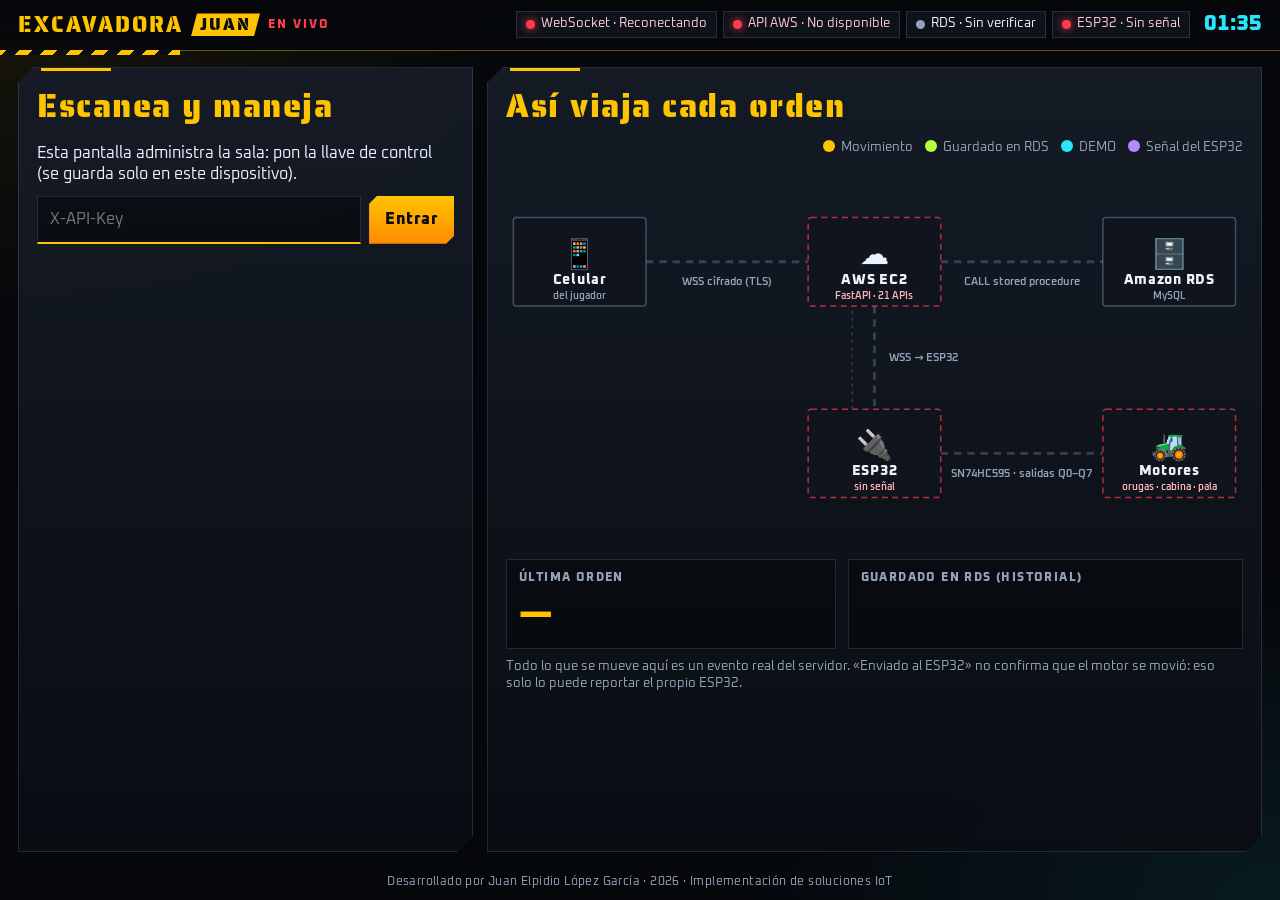
==== expo.html @ ad3788e4 "Pantalla de la expo (sala con QR + diagrama en vivo) y Administracion en Ajustes - expo.html: sala d" ====
<!doctype html>
<html lang="es-MX">
<head>
<meta charset="utf-8">
<meta name="viewport" content="width=device-width, initial-scale=1, viewport-fit=cover">
<title>Excavadora de Juan · Pantalla de la expo</title>
<meta name="description" content="Pantalla para proyectar: sala de turnos con QR y cómo viaja cada orden de la excavadora IoT por AWS y RDS, en vivo.">
<meta name="theme-color" content="#05070b">
<meta name="color-scheme" content="dark">
<meta name="robots" content="noindex">
<link rel="icon" type="image/svg+xml" href="favicon.svg">
<link rel="icon" type="image/png" sizes="32x32" href="favicon-32.png">
<link rel="apple-touch-icon" href="icono-192.png">
<link rel="preconnect" href="https://fonts.googleapis.com">
<link rel="preconnect" href="https://fonts.gstatic.com" crossorigin>
<link rel="stylesheet" href="https://fonts.googleapis.com/css2?family=Oxanium:wght@400;600;700;800&family=Saira+Stencil+One&display=swap">
<link rel="stylesheet" href="css/expo.css">
</head>
<body>
<header class="ex-cab">
  <div class="ex-marca">EXCAVADORA <span>JUAN</span> <small>EN VIVO</small></div>
  <ul class="ex-leds" aria-label="Estado de las conexiones">
    <li id="exWs" data-n="espera"><i></i><span>WebSocket · Conectando</span></li>
    <li id="exApi" data-n="espera"><i></i><span>API AWS · Comprobando</span></li>
    <li id="exRds" data-n="espera"><i></i><span>RDS · Sin verificar</span></li>
    <li id="exEsp" data-n="mal"><i></i><span>ESP32 · Sin señal</span></li>
  </ul>
  <time class="ex-reloj" id="exReloj">--:--</time>
</header>

<main class="ex-main">
  <!-- =================== IZQUIERDA: sala de turnos =================== -->
  <section class="ex-panel ex-sala" aria-labelledby="exSalaTit">
    <h1 id="exSalaTit" class="ex-tit">Escanea y maneja</h1>

    <div id="exSinLlave" class="ex-llave" hidden>
      <p>Esta pantalla administra la sala: pon la llave de control (se guarda solo en este dispositivo).</p>
      <form id="exFormLlave"><input id="exLlave" type="password" autocomplete="off" placeholder="X-API-Key" aria-label="Llave de control">
        <button type="submit" class="ex-btn primario">Entrar</button></form>
    </div>

    <div id="exCerrada" hidden>
      <p class="ex-sub">La sala está cerrada. Elige cuánto dura cada turno y ábrela:</p>
      <div class="ex-tiempos" id="exTiempos">
        <button type="button" class="ex-btn" data-s="30">30 s</button>
        <button type="button" class="ex-btn primario" data-s="60">60 s</button>
        <button type="button" class="ex-btn" data-s="90">90 s</button>
        <button type="button" class="ex-btn" data-s="120">120 s</button>
      </div>
    </div>

    <div id="exAbierta" hidden>
      <div class="ex-qr-fila">
        <div class="ex-qr" id="exQR" role="img" aria-label="Código QR para entrar a la sala"></div>
        <div class="ex-codigo">
          <span>Código</span>
          <b id="exCodigo">----</b>
          <small id="exLiga"></small>
        </div>
      </div>
      <div class="ex-turno" id="exTurno">
        <span class="ex-etq">Maneja ahora</span>
        <b id="exTurnoNombre">Nadie todavía</b>
        <div class="ex-barra"><i id="exTurnoBarra"></i></div>
        <span class="ex-crono" id="exTurnoCrono"></span>
      </div>
      <div class="ex-fila">
        <span class="ex-etq">En la fila <b id="exFilaN">0</b></span>
        <ol id="exFila"></ol>
      </div>
      <div class="ex-ctrl" role="group" aria-label="Control de la sala">
        <button type="button" class="ex-btn" data-acc="pausar" id="exPausa">⏸ Pausar</button>
        <button type="button" class="ex-btn" data-acc="siguiente">⏭ Siguiente</button>
        <button type="button" class="ex-btn" data-acc="mas">＋30 s</button>
        <button type="button" class="ex-btn peligro" data-acc="cerrar" id="exCerrar">Cerrar sala</button>
      </div>
    </div>
    <p class="ex-aviso" id="exAviso" role="status" aria-live="polite"></p>
  </section>

  <!-- =================== DERECHA: así funciona, en vivo =================== -->
  <section class="ex-panel ex-flujo" aria-labelledby="exFlujoTit">
    <div class="ex-flujo-cab">
      <h2 id="exFlujoTit" class="ex-tit">Así viaja cada orden</h2>
      <ul class="ex-leyenda" aria-label="Colores del diagrama">
        <li class="l-mov">Movimiento</li><li class="l-rds">Guardado en RDS</li><li class="l-demo">DEMO</li><li class="l-tele">Señal del ESP32</li>
      </ul>
    </div>
    <svg id="exSvg" class="ex-svg" viewBox="0 0 1000 520" role="img" aria-labelledby="exSvgDesc">
      <desc id="exSvgDesc">Diagrama: el celular del jugador manda la orden por WebSocket seguro a la API en AWS; la API la guarda en Amazon RDS y la reenvía al ESP32, que mueve los motores.</desc>
      <defs>
        <filter id="brillo" x="-50%" y="-50%" width="200%" height="200%"><feGaussianBlur stdDeviation="6" result="b"/><feMerge><feMergeNode in="b"/><feMergeNode in="SourceGraphic"/></feMerge></filter>
      </defs>
      <!-- cables -->
      <path id="cCelApi"  class="cable" d="M190 130 L410 130"/>
      <path id="cApiRds"  class="cable" d="M590 130 L810 130"/>
      <path id="cApiEsp"  class="cable" d="M500 190 L500 330"/>
      <path id="cEspMot"  class="cable" d="M590 390 L810 390"/>
      <path id="cEspApi"  class="cable fino" d="M470 330 L470 190"/>
      <text class="cable-txt" x="300" y="162">WSS cifrado (TLS)</text>
      <text class="cable-txt" x="700" y="162">CALL stored procedure</text>
      <text class="cable-txt izq" x="520" y="265">WSS → ESP32</text>
      <text class="cable-txt" x="700" y="422">SN74HC595 · salidas Q0–Q7</text>
      <!-- nodos -->
      <g id="nCel" class="nodo" transform="translate(100 130)"><rect x="-90" y="-60" width="180" height="120"/><text class="ico" y="-8">📱</text><text class="nom" y="30">Celular</text><text class="det" id="dCel" y="50">del jugador</text></g>
      <g id="nApi" class="nodo" transform="translate(500 130)"><rect x="-90" y="-60" width="180" height="120"/><text class="ico" y="-8">☁️</text><text class="nom" y="30">AWS EC2</text><text class="det" id="dApi" y="50">FastAPI · 21 APIs</text></g>
      <g id="nRds" class="nodo" transform="translate(900 130)"><rect x="-90" y="-60" width="180" height="120"/><text class="ico" y="-8">🗄️</text><text class="nom" y="30">Amazon RDS</text><text class="det" id="dRds" y="50">MySQL</text></g>
      <g id="nEsp" class="nodo" transform="translate(500 390)"><rect x="-90" y="-60" width="180" height="120"/><text class="ico" y="-8">🔌</text><text class="nom" y="30">ESP32</text><text class="det" id="dEsp" y="50">sin señal</text></g>
      <g id="nMot" class="nodo" transform="translate(900 390)"><rect x="-90" y="-60" width="180" height="120"/><text class="ico" y="-8">🚜</text><text class="nom" y="30">Motores</text><text class="det" id="dMot" y="50">orugas · cabina · pala</text></g>
      <g id="capaPaquetes"></g>
    </svg>
    <div class="ex-ultimo">
      <div><span class="ex-etq">Última orden</span><b id="exUltCmd">—</b><small id="exUltDet"></small></div>
      <div class="ex-hist"><span class="ex-etq">Guardado en RDS (historial)</span><ol id="exHist"></ol></div>
    </div>
    <p class="ex-nota">Todo lo que se mueve aquí es un evento real del servidor. «Enviado al ESP32» no confirma que el motor se movió:
      eso solo lo puede reportar el propio ESP32.</p>
  </section>
</main>
<footer class="ex-pie">Desarrollado por Juan Elpidio López García · 2026 · Implementación de soluciones IoT</footer>

<script>
/* Misma configuración que index.html (sin secretos): URL de la API y vehículo. El WebSocket lo abre js/expo/expo.js. */
(() => {
  const q = new URLSearchParams(location.search);
  const EN_API = /^\/control(\/|$)/.test(location.pathname);
  const API_BASE = (EN_API ? location.origin : (q.get("api") || "https://100-63-187-92.sslip.io")).replace(/\/+$/, "");
  let v = 1; try { v = Number(q.get("v") || localStorage.getItem("iot_vehiculo") || "1"); } catch {}
  const canal = new EventTarget();
  window.EXPO = { ws: null };
  window.IOT = Object.freeze({ API_BASE, vehiculo: v, NUBE: true, canal, estadoWS: () => window.EXPO.ws ? window.EXPO.ws.readyState : 3 });
})();
</script>
<script type="module" src="js/expo/expo.js"></script>
</body>
</html>
---- css/expo.css ----
/* Pantalla de la expo (tablet acostada / proyector) — identidad «cabina de máquina pesada». Se lee a distancia. */
:root { --vacio:#05070b; --maq:#ffc400; --maq2:#ff8a00; --holo:#29e6ff; --alarma:#ff3b4e; --lima:#b6ff3e; --violeta:#b38bff;
  --texto:#eaf2ff; --suave:#93a2b8; --borde:rgba(160,190,230,.17); --tinta:#0b0d12;
  --hud:"Oxanium", "Segoe UI", system-ui, sans-serif; --estencil:"Saira Stencil One", "Oxanium", sans-serif;
  --franjas:repeating-linear-gradient(-45deg, var(--maq) 0 9px, var(--tinta) 9px 18px); }
* { box-sizing:border-box; }
[hidden] { display:none !important; }
html, body { margin:0; min-height:100%; background:var(--vacio); color:var(--texto); font:16px/1.35 var(--hud); }
body { display:grid; grid-template-rows:auto 1fr auto; min-height:100dvh;
  background:radial-gradient(70vw 60vh at 0% 0%, rgba(255,196,0,.08), transparent 60%), radial-gradient(70vw 60vh at 100% 100%, rgba(41,230,255,.09), transparent 60%), var(--vacio); }
button, input { font:inherit; color:inherit; }
:where(button, a, input):focus-visible { outline:3px solid var(--holo); outline-offset:2px; }
h1, h2, p, ol, ul { margin:0; }

/* ---------- cabecera ---------- */
.ex-cab { display:flex; align-items:center; gap:14px; flex-wrap:wrap; padding:10px 18px; border-bottom:1px solid rgba(255,196,0,.4); position:relative;
  background:linear-gradient(180deg, rgba(5,7,11,.98), rgba(5,7,11,.85)); }
.ex-cab::after { content:""; position:absolute; left:0; bottom:-5px; width:180px; height:5px; background:var(--franjas); }
.ex-marca { font-family:var(--estencil); color:var(--maq); font-size:22px; letter-spacing:2px; display:flex; align-items:center; gap:8px; }
.ex-marca span { color:var(--tinta); background:var(--maq); padding:0 9px; font-size:17px; clip-path:polygon(6px 0, 100% 0, calc(100% - 6px) 100%, 0 100%); }
.ex-marca small { font-family:var(--hud); font-size:12px; font-weight:800; letter-spacing:2px; color:var(--alarma); animation:latido 1.6s infinite; }
@keyframes latido { 50% { opacity:.35; } }
.ex-leds { list-style:none; padding:0; display:flex; flex-wrap:wrap; gap:6px; margin-left:auto; }
.ex-leds li { display:flex; align-items:center; gap:6px; font-size:12.5px; padding:4px 9px; border:1px solid var(--borde); background:rgba(16,21,29,.85); }
.ex-leds i { width:9px; height:9px; border-radius:50%; background:var(--suave); }
.ex-leds li[data-n="ok"] i { background:var(--lima); box-shadow:0 0 8px var(--lima); }
.ex-leds li[data-n="mal"] i { background:var(--alarma); box-shadow:0 0 8px var(--alarma); }
.ex-leds li[data-n="mal"] { color:#ffc7cd; }
.ex-reloj { font-size:22px; font-weight:800; font-variant-numeric:tabular-nums; color:var(--holo); }

/* ---------- distribución ---------- */
.ex-main { display:grid; grid-template-columns:1fr; gap:14px; padding:16px 18px; min-height:0; }
@media (min-width: 900px) and (orientation: landscape) { .ex-main { grid-template-columns:minmax(320px, 37fr) 63fr; } }
.ex-panel { --c:16px; position:relative; padding:16px 18px; min-width:0; border:1px solid var(--borde);
  background:linear-gradient(180deg, rgba(22,28,39,.92), rgba(10,13,19,.92));
  clip-path:polygon(var(--c) 0, 100% 0, 100% calc(100% - var(--c)), calc(100% - var(--c)) 100%, 0 100%, 0 var(--c)); }
.ex-panel::before { content:""; position:absolute; top:0; left:calc(var(--c) + 6px); width:70px; height:3px; background:var(--maq); }
.ex-tit { font-family:var(--estencil); font-weight:400; color:var(--maq); font-size:clamp(22px, 2.6vw, 34px); letter-spacing:1.5px; }
.ex-sub { color:var(--suave); margin-top:8px; }
.ex-etq { display:block; font-size:12px; font-weight:800; letter-spacing:1.4px; text-transform:uppercase; color:var(--suave); }

.ex-btn { min-height:48px; padding:8px 16px; font-weight:800; letter-spacing:.5px; cursor:pointer; color:var(--texto);
  background:rgba(160,190,230,.1); border:1px solid rgba(160,190,230,.3);
  clip-path:polygon(8px 0, 100% 0, 100% calc(100% - 8px), calc(100% - 8px) 100%, 0 100%, 0 8px); }
.ex-btn.primario { color:var(--tinta); border:0; background:linear-gradient(180deg, var(--maq), var(--maq2)); }
.ex-btn.peligro { border-color:rgba(255,59,78,.6); color:#ffb3bb; }
.ex-btn.peligro[data-seguro] { background:rgba(255,59,78,.35); color:#fff; }

/* ---------- sala ---------- */
.ex-sala { display:flex; flex-direction:column; gap:14px; }
.ex-llave form { display:flex; gap:8px; margin-top:10px; }
.ex-llave input { flex:1; min-height:48px; padding:8px 12px; background:rgba(0,0,0,.45); border:1px solid var(--borde); border-bottom:2px solid var(--maq); }
.ex-tiempos { display:grid; grid-template-columns:repeat(4, 1fr); gap:8px; margin-top:12px; }
.ex-qr-fila { display:flex; gap:16px; align-items:center; margin-top:4px; }
.ex-qr { flex:none; width:min(40vh, 50%); max-width:300px; aspect-ratio:1; background:#fff; padding:8px; display:grid; place-items:center; color:#000; font-size:13px; text-align:center;
  box-shadow:0 0 0 4px var(--maq), 0 0 30px rgba(255,196,0,.35); }
.ex-qr svg { width:100%; height:100%; display:block; }
.ex-codigo { display:flex; flex-direction:column; gap:4px; min-width:0; }
.ex-codigo span { font-size:13px; font-weight:800; letter-spacing:2px; text-transform:uppercase; color:var(--suave); }
.ex-codigo b { font-family:var(--estencil); font-weight:400; font-size:clamp(34px, 3.8vw, 64px); letter-spacing:4px; color:var(--maq); line-height:1; }
.ex-codigo small { font-size:12px; color:var(--suave); overflow-wrap:anywhere; }
.ex-turno { padding:12px 14px; background:rgba(0,0,0,.4); border-left:5px solid var(--lima); }
.ex-turno.pausada { border-left-color:var(--maq); }
.ex-turno b { display:block; font-size:clamp(24px, 3vw, 38px); font-weight:800; overflow-wrap:anywhere; }
.ex-barra { height:10px; background:rgba(160,190,230,.15); margin-top:8px; overflow:hidden; }
.ex-barra i { display:block; height:100%; width:0; background:linear-gradient(90deg, var(--lima), var(--maq)); transition:width .25s linear; }
.ex-crono { display:block; margin-top:4px; font-size:22px; font-weight:800; font-variant-numeric:tabular-nums; color:var(--lima); }
.ex-turno.pausada .ex-crono { color:var(--maq); }
.ex-fila ol { list-style:none; padding:0; margin-top:6px; display:grid; grid-template-columns:repeat(2, minmax(0, 1fr)); gap:6px; }
.ex-fila li { display:flex; align-items:center; justify-content:space-between; gap:6px; padding:6px 10px; background:rgba(160,190,230,.07);
  border-left:3px solid var(--holo); font-weight:700; min-width:0; }
.ex-fila li span { overflow:hidden; text-overflow:ellipsis; white-space:nowrap; }
.ex-x { flex:none; width:32px; height:32px; border:1px solid var(--borde); background:transparent; color:var(--suave); cursor:pointer; }
.ex-ctrl { display:grid; grid-template-columns:repeat(4, 1fr); gap:8px; margin-top:auto; }
.ex-aviso { min-height:1.3em; color:#ffe08a; font-weight:700; }

/* ---------- diagrama ---------- */
.ex-flujo { display:flex; flex-direction:column; gap:10px; }
.ex-flujo-cab { display:flex; flex-wrap:wrap; align-items:center; gap:10px; }
.ex-leyenda { list-style:none; padding:0; display:flex; flex-wrap:wrap; gap:12px; margin-left:auto; font-size:13px; color:var(--suave); }
.ex-leyenda li::before { content:""; display:inline-block; width:12px; height:12px; border-radius:50%; margin-right:6px; vertical-align:-1px; }
.l-mov::before { background:var(--maq); } .l-rds::before { background:var(--lima); } .l-demo::before { background:var(--holo); } .l-tele::before { background:var(--violeta); }
.ex-svg { width:100%; height:auto; max-height:58vh; display:block; }
.cable { fill:none; stroke:rgba(160,190,230,.25); stroke-width:4; stroke-dasharray:10 8; }
.cable.fino { stroke-width:2; stroke-dasharray:4 6; }
.cable.activo { stroke-dasharray:none; animation:fluye .6s linear infinite; }
.cable.activo.mov { stroke:rgba(255,196,0,.7); } .cable.activo.rds { stroke:rgba(182,255,62,.7); }
.cable.activo.demo { stroke:rgba(41,230,255,.7); } .cable.activo.tele { stroke:rgba(179,139,255,.7); }
@keyframes fluye { to { stroke-dashoffset:-18; } }
.cable-txt { fill:var(--suave); font:600 15px var(--hud); text-anchor:middle; }
.cable-txt.izq { text-anchor:start; }
.nodo rect { fill:rgba(16,21,29,.95); stroke:rgba(160,190,230,.35); stroke-width:2; rx:4; transition:stroke .3s; }
.nodo text { text-anchor:middle; fill:var(--texto); }
.nodo .ico { font-size:40px; dominant-baseline:middle; }
.nodo .nom { font:800 19px var(--hud); letter-spacing:1px; }
.nodo .det { font:600 14px var(--hud); fill:var(--suave); }
.nodo[data-estado="ok"] rect { stroke:rgba(182,255,62,.6); }
.nodo[data-estado="mal"] rect { stroke:rgba(255,59,78,.7); stroke-dasharray:8 6; }
.nodo[data-estado="mal"] .det { fill:#ffb3bb; }
.nodo.pulso rect { animation:pulso .9s ease-out; }
.nodo.pulso.mov rect { --col:var(--maq); } .nodo.pulso.rds rect { --col:var(--lima); }
.nodo.pulso.demo rect { --col:var(--holo); } .nodo.pulso.tele rect { --col:var(--violeta); }
@keyframes pulso { 0% { stroke:var(--col); stroke-width:6; filter:drop-shadow(0 0 14px var(--col)); } 100% { stroke-width:2; filter:none; } }
.paq circle { fill:var(--maq); } .paq text { fill:var(--maq); font:800 16px var(--hud); text-anchor:middle; paint-order:stroke; stroke:#05070b; stroke-width:5px; }
.paq.rds circle, .paq.rds text { fill:var(--lima); } .paq.demo circle, .paq.demo text { fill:var(--holo); }
.paq.tele circle { fill:var(--violeta); r:7px; } .paq.tele text { fill:var(--violeta); font-size:13px; }

.ex-ultimo { display:grid; grid-template-columns:1fr; gap:12px; }
@media (min-width: 700px) { .ex-ultimo { grid-template-columns:minmax(0, 1fr) minmax(0, 1.2fr); } }
.ex-ultimo > div { padding:10px 12px; background:rgba(0,0,0,.38); border:1px solid var(--borde); min-width:0; }
.ex-ultimo b#exUltCmd { display:block; font-family:var(--estencil); font-weight:400; font-size:clamp(26px, 3vw, 40px); color:var(--maq); overflow-wrap:anywhere; }
.ex-ultimo small { color:var(--suave); font-size:13px; }
.ex-hist ol { list-style:none; padding:0; margin-top:4px; font-size:14px; }
.ex-hist li { display:grid; grid-template-columns:auto 1fr auto; gap:10px; padding:3px 0; border-bottom:1px solid rgba(160,190,230,.1); }
.ex-hist .id { color:var(--suave); font-variant-numeric:tabular-nums; }
.ex-hist time { color:var(--holo); font-variant-numeric:tabular-nums; }
.ex-hist li.nuevo { animation:nuevo 2.5s ease-out; }
.ex-hist li.nuevo b::after { content:" · nuevo"; color:var(--lima); font-size:12px; }
@keyframes nuevo { from { background:rgba(182,255,62,.25); } to { background:transparent; } }
.ex-nota { font-size:12.5px; color:var(--suave); }
.ex-pie { text-align:center; font-size:12px; color:var(--suave); padding:6px 0 10px; letter-spacing:.4px; }
@media (prefers-reduced-motion: reduce) { .cable.activo, .ex-marca small, .nodo.pulso rect, .ex-hist li.nuevo { animation:none; } }
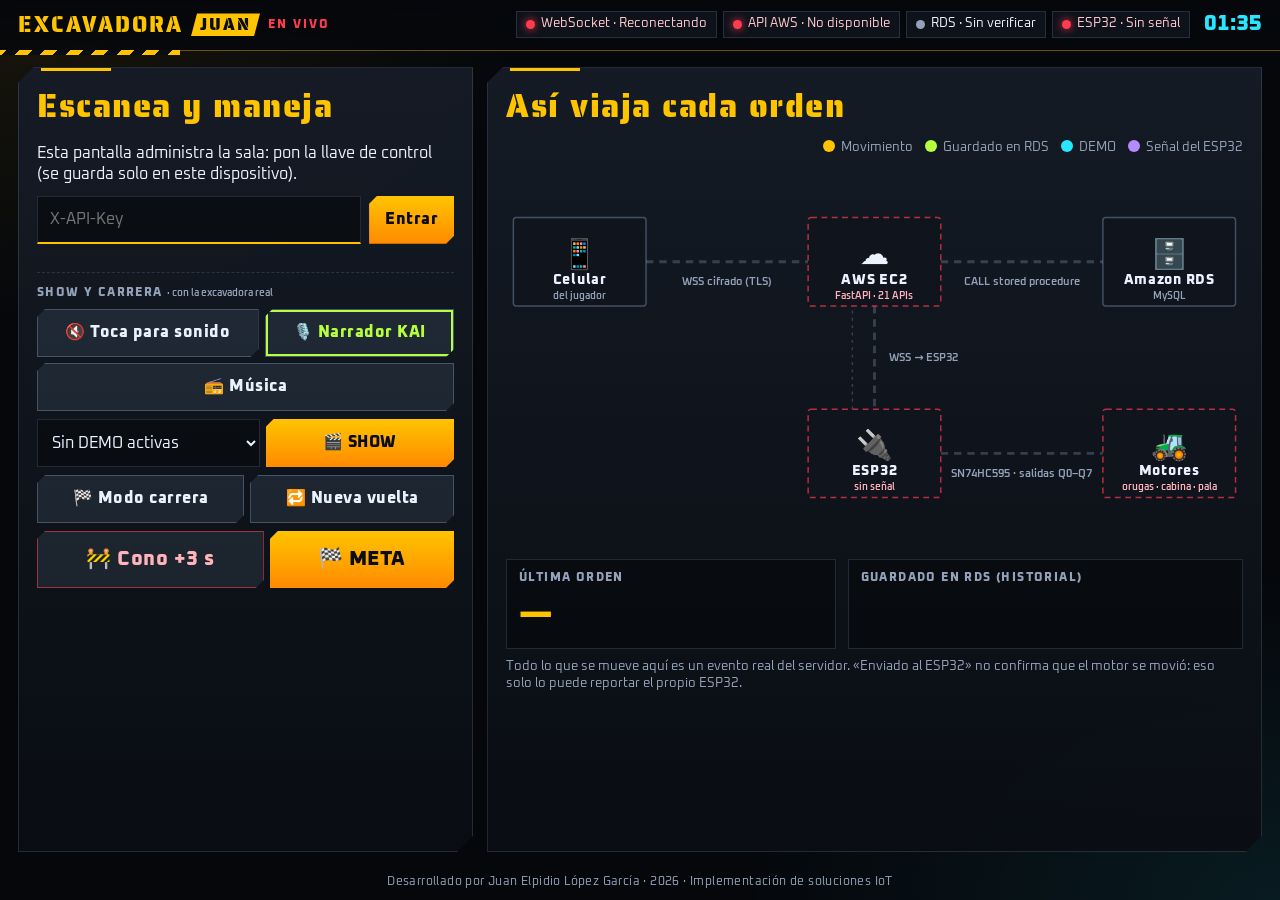
==== commit 2feff6fa: "Expo: KAI narrador, carrera con la excavadora real y modo SHOW - show.js: narrador en vivo (turnos, " ====
--- a/expo.html
+++ b/expo.html
@@ -8,9 +8,9 @@
 <meta name="theme-color" content="#05070b">
 <meta name="color-scheme" content="dark">
 <meta name="robots" content="noindex">
-<link rel="icon" type="image/svg+xml" href="favicon.svg">
-<link rel="icon" type="image/png" sizes="32x32" href="favicon-32.png">
-<link rel="apple-touch-icon" href="icono-192.png">
+<link rel="icon" type="image/svg+xml" href="img/iconos/favicon.svg">
+<link rel="icon" type="image/png" sizes="32x32" href="img/iconos/favicon-32.png">
+<link rel="apple-touch-icon" href="img/iconos/apple-touch-icon.png">
 <link rel="preconnect" href="https://fonts.googleapis.com">
 <link rel="preconnect" href="https://fonts.gstatic.com" crossorigin>
 <link rel="stylesheet" href="https://fonts.googleapis.com/css2?family=Oxanium:wght@400;600;700;800&family=Saira+Stencil+One&display=swap">
@@ -75,6 +75,26 @@
         <button type="button" class="ex-btn peligro" data-acc="cerrar" id="exCerrar">Cerrar sala</button>
       </div>
     </div>
+    <div class="ex-show" aria-label="Show y carrera">
+      <span class="ex-etq">Show y carrera <small>· con la excavadora real</small></span>
+      <div class="ex-show-fila">
+        <button type="button" class="ex-btn" id="shSonido">🔇 Toca para sonido</button>
+        <button type="button" class="ex-btn" id="shNarrador">🎙️ Narrador KAI</button>
+        <button type="button" class="ex-btn" id="shMusica">📻 Música</button>
+      </div>
+      <div class="ex-show-fila">
+        <select id="shDemo" class="ex-sel" aria-label="DEMO para el show"></select>
+        <button type="button" class="ex-btn primario" id="shShowBtn">🎬 SHOW</button>
+      </div>
+      <div class="ex-show-fila">
+        <button type="button" class="ex-btn" id="shCarreraBtn">🏁 Modo carrera</button>
+        <button type="button" class="ex-btn" id="shVuelta">🔁 Nueva vuelta</button>
+      </div>
+      <div class="ex-show-fila juez">
+        <button type="button" class="ex-btn peligro" id="shCono">🚧 Cono +3 s</button>
+        <button type="button" class="ex-btn primario" id="shMeta">🏁 META</button>
+      </div>
+    </div>
     <p class="ex-aviso" id="exAviso" role="status" aria-live="polite"></p>
   </section>
 
@@ -112,11 +132,25 @@
     <div class="ex-ultimo">
       <div><span class="ex-etq">Última orden</span><b id="exUltCmd">—</b><small id="exUltDet"></small></div>
       <div class="ex-hist"><span class="ex-etq">Guardado en RDS (historial)</span><ol id="exHist"></ol></div>
+      <aside class="sh-marcador" id="shMarcador" hidden aria-live="polite">
+        <span class="ex-etq">🏁 Carrera</span>
+        <b class="sh-corredor" id="shCorredor"></b>
+        <div class="sh-crono"><span id="shCrono">0,0</span><small>s</small></div>
+        <small class="sh-estado" id="shEstado"></small>
+        <span class="ex-etq">Ranking de hoy</span>
+        <ol class="sh-ranking" id="shRanking"></ol>
+        <button type="button" class="sh-borrar" id="shBorrar">Borrar ranking</button>
+      </aside>
     </div>
     <p class="ex-nota">Todo lo que se mueve aquí es un evento real del servidor. «Enviado al ESP32» no confirma que el motor se movió:
       eso solo lo puede reportar el propio ESP32.</p>
   </section>
 </main>
+<div class="sh-banner" id="shBanner" aria-live="polite"></div>
+<div class="sh-luces" aria-hidden="true"><i></i><i></i><i></i><i></i></div>
+<div class="sh-destello" id="shDestello" aria-hidden="true"></div>
+<canvas class="sh-confeti" id="shConfeti" aria-hidden="true"></canvas>
+<p class="sh-narra" id="shNarra" aria-live="polite"></p>
 <footer class="ex-pie">Desarrollado por Juan Elpidio López García · 2026 · Implementación de soluciones IoT</footer>
 
 <script>
@@ -124,7 +158,9 @@
 (() => {
   const q = new URLSearchParams(location.search);
   const EN_API = /^\/control(\/|$)/.test(location.pathname);
-  const API_BASE = (EN_API ? location.origin : (q.get("api") || "https://100-63-187-92.sslip.io")).replace(/\/+$/, "");
+  const PERMITIDAS = new Set(["https://100-63-187-92.sslip.io"]);   // ?api= solo con servidores de esta lista
+  let pedida = null; try { pedida = new URL(q.get("api") || "").origin; } catch {}
+  const API_BASE = EN_API ? location.origin : (PERMITIDAS.has(pedida) ? pedida : "https://100-63-187-92.sslip.io");
   let v = 1; try { v = Number(q.get("v") || localStorage.getItem("iot_vehiculo") || "1"); } catch {}
   const canal = new EventTarget();
   window.EXPO = { ws: null };
--- a/css/expo.css
+++ b/css/expo.css
@@ -120,3 +120,62 @@
 .ex-nota { font-size:12.5px; color:var(--suave); }
 .ex-pie { text-align:center; font-size:12px; color:var(--suave); padding:6px 0 10px; letter-spacing:.4px; }
 @media (prefers-reduced-motion: reduce) { .cable.activo, .ex-marca small, .nodo.pulso rect, .ex-hist li.nuevo { animation:none; } }
+
+/* =================== SHOW Y CARRERA (js/expo/show.js) =================== */
+.ex-show { margin-top:14px; padding-top:12px; border-top:1px dashed var(--borde); display:grid; gap:8px; }
+.ex-show .ex-etq small { text-transform:none; letter-spacing:0; font-weight:600; }
+.ex-show-fila { display:flex; flex-wrap:wrap; gap:6px; }
+.ex-show-fila .ex-btn { flex:1 1 auto; }
+.ex-show-fila.juez .ex-btn { font-size:20px; padding:14px 10px; }
+.ex-btn.on { box-shadow:inset 0 0 0 2px var(--lima); color:var(--lima); }
+.ex-sel { flex:1 1 140px; min-width:0; padding:9px 10px; background:rgba(0,0,0,.4); color:var(--texto); border:1px solid var(--borde); font:inherit; }
+
+/* marcador de la carrera: flota arriba a la derecha del diagrama, se lee de lejos */
+.sh-marcador { padding:10px 14px; display:grid; grid-template-columns:auto 1fr; grid-template-rows:auto auto auto 1fr; column-gap:18px; row-gap:2px;
+  background:rgba(8,10,16,.94); border:2px solid var(--maq); box-shadow:0 0 30px rgba(255,196,0,.25); }
+.sh-marcador > .ex-etq:first-child, .sh-corredor, .sh-crono, .sh-estado { grid-column:1; }
+.sh-marcador > .ex-etq:nth-of-type(2) { grid-column:2; grid-row:1; }
+.sh-ranking { grid-column:2; grid-row:2 / 5; align-self:start; }
+.sh-borrar { grid-column:2; }
+body.carrera .ex-hist { display:none; }
+.sh-corredor { font-size:clamp(20px, 2.2vw, 30px); color:var(--maq); overflow:hidden; text-overflow:ellipsis; white-space:nowrap; }
+.sh-crono { display:flex; align-items:baseline; gap:6px; font-size:clamp(46px, 5.6vw, 84px); font-weight:800; line-height:1; font-variant-numeric:tabular-nums; color:var(--holo); text-shadow:0 0 18px rgba(41,230,255,.5); }
+.sh-crono small { font-size:.35em; color:var(--suave); }
+.sh-estado { color:var(--suave); min-height:1.2em; }
+.sh-ranking { list-style:none; padding:0; display:grid; gap:3px; font-size:17px; }
+.sh-ranking li { display:flex; justify-content:space-between; gap:10px; padding:3px 6px; background:rgba(255,255,255,.04); }
+.sh-ranking li:first-child { background:rgba(255,196,0,.14); color:var(--maq); }
+.sh-ranking b { font-variant-numeric:tabular-nums; }
+.sh-borrar { justify-self:end; background:none; border:0; color:var(--suave); font-size:11px; cursor:pointer; text-decoration:underline; }
+
+/* letrero grande del show y cuenta regresiva */
+.sh-banner { position:fixed; left:50%; bottom:86px; transform:translateX(-50%); z-index:30; pointer-events:none; font-family:var(--estencil);
+  font-size:clamp(28px, 4vw, 56px); color:var(--maq); text-shadow:0 0 24px rgba(255,196,0,.8), 0 0 4px #000; white-space:nowrap; }
+body.cuenta .sh-banner { bottom:auto; top:30%; font-size:clamp(120px, 18vw, 260px); color:#fff; animation:cuenta .9s infinite; }
+@keyframes cuenta { 0% { transform:translateX(-50%) scale(1.4); opacity:0; } 30% { opacity:1; } 100% { transform:translateX(-50%) scale(.9); opacity:.2; } }
+
+/* luces de fiesta (solo durante la DEMO del show) */
+.sh-luces { position:fixed; inset:0; z-index:20; pointer-events:none; overflow:hidden; opacity:0; transition:opacity .6s; }
+body.fiesta .sh-luces { opacity:1; }
+.sh-luces i { position:absolute; bottom:-20vh; width:26vw; height:140vh; transform-origin:50% 100%; mix-blend-mode:screen; filter:blur(8px);
+  background:linear-gradient(0deg, rgba(255,255,255,.0), currentColor 40%, rgba(255,255,255,0)); opacity:.28; animation:barrido 3.2s ease-in-out infinite alternate; }
+.sh-luces i:nth-child(1) { left:2%;  color:#ff3ec8; animation-delay:0s; }
+.sh-luces i:nth-child(2) { left:28%; color:#29e6ff; animation-delay:-.8s; animation-duration:2.6s; }
+.sh-luces i:nth-child(3) { left:52%; color:#ffc400; animation-delay:-1.6s; }
+.sh-luces i:nth-child(4) { left:76%; color:#b6ff3e; animation-delay:-2.4s; animation-duration:2.9s; }
+@keyframes barrido { from { transform:rotate(-28deg); } to { transform:rotate(28deg); } }
+body.fiesta .ex-panel { animation:borde-fiesta 1.2s linear infinite; }
+@keyframes borde-fiesta { 0% { border-color:#ff3ec8; } 33% { border-color:#29e6ff; } 66% { border-color:#ffc400; } 100% { border-color:#ff3ec8; } }
+
+/* destello de pantalla (STOP, cono tirado, pasos del show) */
+.sh-destello { position:fixed; inset:0; z-index:25; pointer-events:none; opacity:0; box-shadow:inset 0 0 140px 30px rgba(255,255,255,.5); }
+.sh-destello.rojo { box-shadow:inset 0 0 160px 40px rgba(255,59,78,.75); }
+.sh-destello.show { box-shadow:inset 0 0 160px 40px rgba(255,62,200,.55); }
+.sh-destello.va { animation:destello .7s ease-out; }
+@keyframes destello { 0% { opacity:1; } 100% { opacity:0; } }
+
+.sh-confeti { position:fixed; inset:0; z-index:40; pointer-events:none; }
+.sh-narra { position:fixed; left:50%; bottom:34px; transform:translateX(-50%); z-index:35; max-width:min(900px, 92vw); padding:8px 16px; pointer-events:none;
+  background:rgba(8,10,16,.88); border-left:4px solid var(--holo); font-size:clamp(15px, 1.5vw, 20px); color:var(--texto); }
+.sh-narra:empty { display:none; }
+@media (prefers-reduced-motion: reduce) { .sh-luces i, body.fiesta .ex-panel, body.cuenta .sh-banner { animation:none; } }
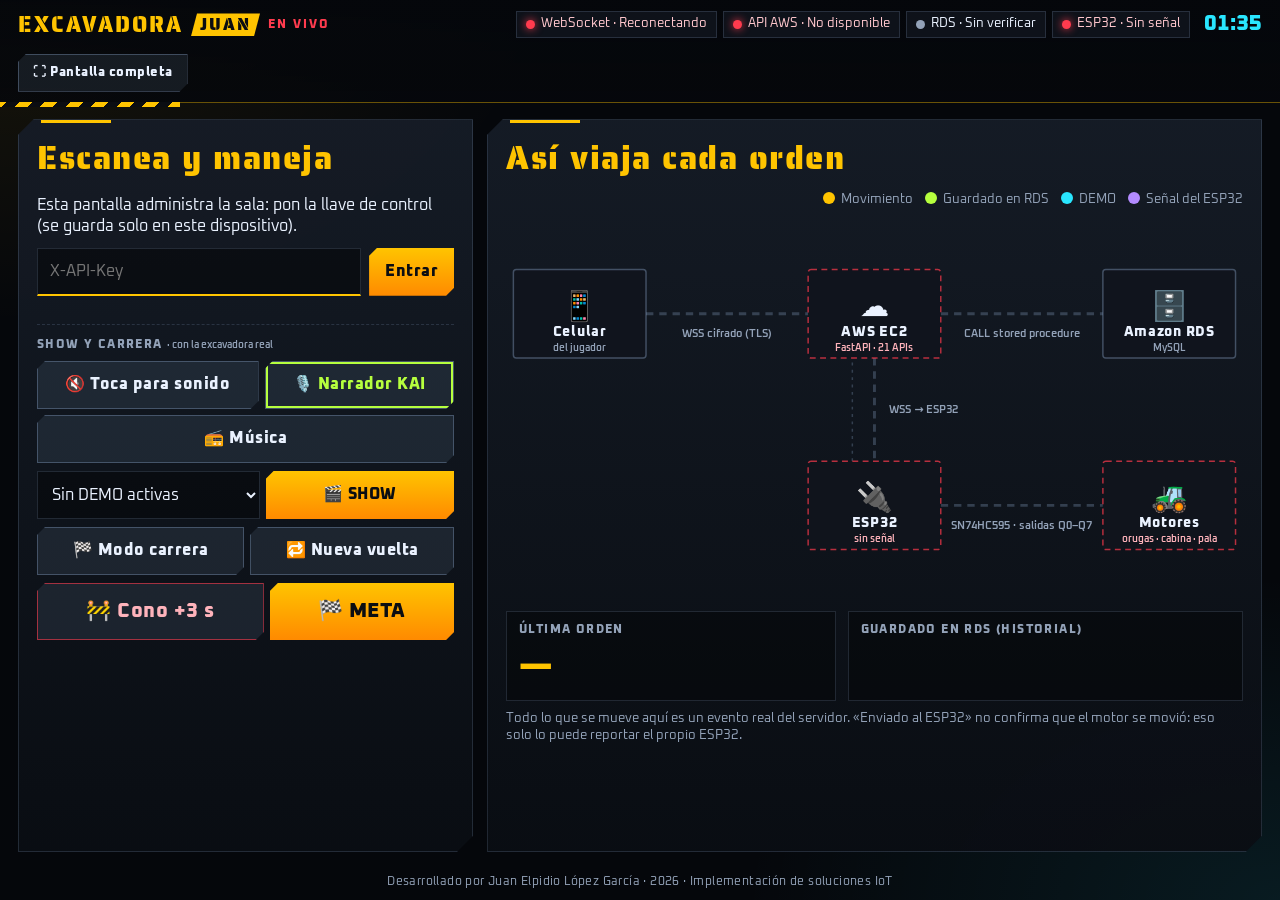
==== commit 1c567ade: "Expo: boton de pantalla completa (y tecla F); mantiene la pantalla encendida mientras dura Co-Author" ====
--- a/expo.html
+++ b/expo.html
@@ -26,6 +26,7 @@
     <li id="exEsp" data-n="mal"><i></i><span>ESP32 · Sin señal</span></li>
   </ul>
   <time class="ex-reloj" id="exReloj">--:--</time>
+  <button type="button" class="ex-btn ex-pantalla" id="exPantalla" aria-pressed="false" title="Pantalla completa (tecla F)">⛶ Pantalla completa</button>
 </header>
 
 <main class="ex-main">
--- a/css/expo.css
+++ b/css/expo.css
@@ -45,6 +45,8 @@
 .ex-btn.primario { color:var(--tinta); border:0; background:linear-gradient(180deg, var(--maq), var(--maq2)); }
 .ex-btn.peligro { border-color:rgba(255,59,78,.6); color:#ffb3bb; }
 .ex-btn.peligro[data-seguro] { background:rgba(255,59,78,.35); color:#fff; }
+.ex-pantalla { min-height:38px; padding:6px 14px; font-size:13px; white-space:nowrap; }
+.ex-pantalla[aria-pressed="true"] { box-shadow:inset 0 0 0 2px var(--maq); color:var(--maq); }
 
 /* ---------- sala ---------- */
 .ex-sala { display:flex; flex-direction:column; gap:14px; }
